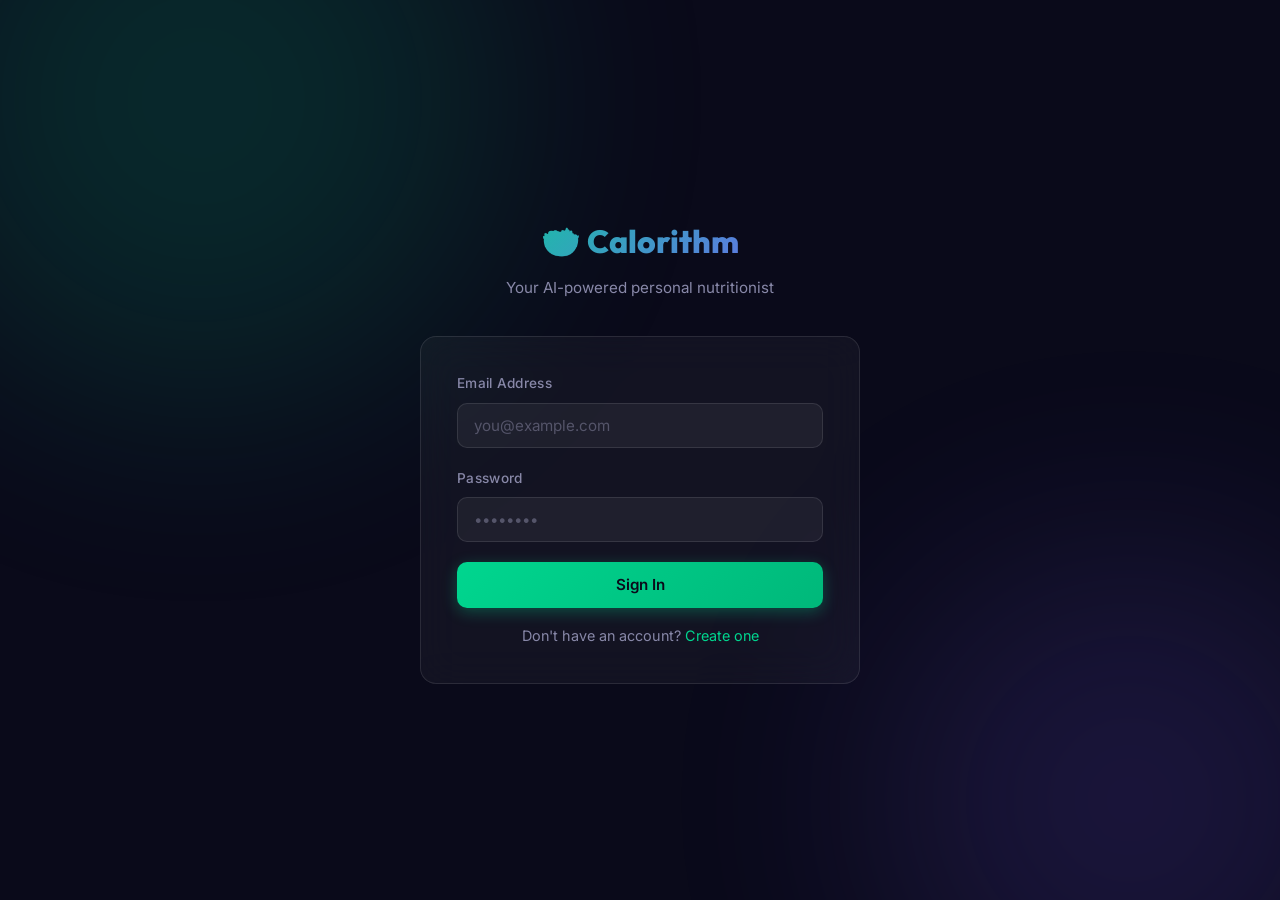
==== frontend/index.html @ 1002ce2d "Initial commit" ====
<!DOCTYPE html>
<html lang="en">
<head>
  <meta charset="UTF-8">
  <meta name="viewport" content="width=device-width, initial-scale=1.0">
  <meta name="description" content="AI-powered diet meal planner — personalized nutrition plans generated by artificial intelligence.">
  <title>Calorithm — Smart Diet Planner</title>
  <link rel="stylesheet" href="css/style.css">
</head>
<body>
  <div class="auth-page">
    <div class="auth-container">
      <div class="auth-header">
        <div class="logo">🥗 Calorithm</div>
        <p>Your AI-powered personal nutritionist</p>
      </div>
      <div class="auth-card">
        <form id="loginForm">
          <div class="form-group">
            <label for="email">Email Address</label>
            <input type="email" id="email" class="form-control" placeholder="you@example.com" required>
          </div>
          <div class="form-group">
            <label for="password">Password</label>
            <input type="password" id="password" class="form-control" placeholder="••••••••" required>
          </div>
          <button type="submit" class="btn btn-primary btn-block">Sign In</button>
        </form>
        <p class="text-center mt-2" style="color:var(--text-secondary);font-size:0.9rem;">
          Don't have an account? <a href="register.html">Create one</a>
        </p>
      </div>
    </div>
  </div>
  <script src="js/api.js"></script>
  <script src="js/auth.js"></script>
</body>
</html>
---- frontend/css/style.css ----
/* ═══════════════════════════════════════════════════════════
   AI Diet Planner — Design System
   ═══════════════════════════════════════════════════════════ */

@import url('https://fonts.googleapis.com/css2?family=Inter:wght@300;400;500;600;700&family=Outfit:wght@400;500;600;700;800&display=swap');

/* ── CSS Variables ─────────────────────────────────────── */
:root {
  --bg-primary: #0a0a1a;
  --bg-secondary: #111128;
  --bg-card: rgba(255, 255, 255, 0.04);
  --bg-card-hover: rgba(255, 255, 255, 0.07);
  --bg-glass: rgba(255, 255, 255, 0.06);
  --border-glass: rgba(255, 255, 255, 0.1);
  --text-primary: #e8e8f0;
  --text-secondary: #8888a8;
  --text-muted: #55556a;
  --accent: #00d68f;
  --accent-glow: rgba(0, 214, 143, 0.3);
  --accent-2: #7c5cfc;
  --accent-2-glow: rgba(124, 92, 252, 0.3);
  --danger: #ff4757;
  --warning: #f0ad4e;
  --orange: #ff6b35;
  --radius: 16px;
  --radius-sm: 10px;
  --radius-xs: 6px;
  --shadow: 0 8px 32px rgba(0, 0, 0, 0.4);
  --transition: 0.3s cubic-bezier(0.4, 0, 0.2, 1);
  --font-body: 'Inter', -apple-system, sans-serif;
  --font-heading: 'Outfit', 'Inter', sans-serif;
}

/* ── Reset & Base ──────────────────────────────────────── */
*, *::before, *::after { box-sizing: border-box; margin: 0; padding: 0; }

html { scroll-behavior: smooth; }

body {
  font-family: var(--font-body);
  background: var(--bg-primary);
  color: var(--text-primary);
  min-height: 100vh;
  line-height: 1.6;
  -webkit-font-smoothing: antialiased;
}

a { color: var(--accent); text-decoration: none; transition: var(--transition); }
a:hover { color: #33e0a8; }

/* ── Background Gradient Orbs ──────────────────────────── */
body::before, body::after {
  content: '';
  position: fixed;
  border-radius: 50%;
  filter: blur(120px);
  opacity: 0.15;
  z-index: -1;
  pointer-events: none;
}
body::before {
  width: 600px; height: 600px;
  background: var(--accent);
  top: -200px; left: -100px;
}
body::after {
  width: 500px; height: 500px;
  background: var(--accent-2);
  bottom: -150px; right: -100px;
}

/* ── Layout ────────────────────────────────────────────── */
.container {
  max-width: 1200px;
  margin: 0 auto;
  padding: 0 24px;
}

.page-wrapper {
  min-height: 100vh;
  display: flex;
  flex-direction: column;
}

/* ── Glass Card ────────────────────────────────────────── */
.card {
  background: var(--bg-card);
  border: 1px solid var(--border-glass);
  border-radius: var(--radius);
  padding: 28px;
  backdrop-filter: blur(20px);
  -webkit-backdrop-filter: blur(20px);
  transition: var(--transition);
}
.card:hover {
  background: var(--bg-card-hover);
  border-color: rgba(255,255,255,0.15);
  transform: translateY(-2px);
  box-shadow: var(--shadow);
}

/* ── Auth Layout (Login/Register) ──────────────────────── */
.auth-page {
  min-height: 100vh;
  display: flex;
  align-items: center;
  justify-content: center;
  padding: 24px;
}

.auth-container {
  width: 100%;
  max-width: 440px;
}

.auth-header {
  text-align: center;
  margin-bottom: 36px;
}

.auth-header .logo {
  font-family: var(--font-heading);
  font-size: 2rem;
  font-weight: 800;
  background: linear-gradient(135deg, var(--accent), var(--accent-2));
  -webkit-background-clip: text;
  -webkit-text-fill-color: transparent;
  background-clip: text;
  margin-bottom: 8px;
}

.auth-header p {
  color: var(--text-secondary);
  font-size: 0.95rem;
}

.auth-card {
  background: var(--bg-card);
  border: 1px solid var(--border-glass);
  border-radius: var(--radius);
  padding: 36px;
  backdrop-filter: blur(20px);
}

/* ── Form Elements ─────────────────────────────────────── */
.form-group {
  margin-bottom: 20px;
}

.form-group label {
  display: block;
  font-size: 0.85rem;
  font-weight: 500;
  color: var(--text-secondary);
  margin-bottom: 8px;
  letter-spacing: 0.3px;
}

.form-control {
  width: 100%;
  padding: 12px 16px;
  background: rgba(255,255,255,0.05);
  border: 1px solid var(--border-glass);
  border-radius: var(--radius-sm);
  color: var(--text-primary);
  font-family: var(--font-body);
  font-size: 0.95rem;
  transition: var(--transition);
  outline: none;
}
.form-control:focus {
  border-color: var(--accent);
  box-shadow: 0 0 0 3px var(--accent-glow);
  background: rgba(255,255,255,0.07);
}
.form-control::placeholder { color: var(--text-muted); }

select.form-control {
  appearance: none;
  background-image: url("data:image/svg+xml,%3Csvg xmlns='http://www.w3.org/2000/svg' width='12' height='8'%3E%3Cpath d='M1 1l5 5 5-5' stroke='%238888a8' fill='none' stroke-width='1.5'/%3E%3C/svg%3E");
  background-repeat: no-repeat;
  background-position: right 16px center;
  padding-right: 40px;
  cursor: pointer;
}

textarea.form-control { resize: vertical; min-height: 80px; }

/* ── Buttons ───────────────────────────────────────────── */
.btn {
  display: inline-flex;
  align-items: center;
  justify-content: center;
  gap: 8px;
  padding: 12px 24px;
  border: none;
  border-radius: var(--radius-sm);
  font-family: var(--font-body);
  font-size: 0.95rem;
  font-weight: 600;
  cursor: pointer;
  transition: var(--transition);
  text-decoration: none;
  line-height: 1.4;
}

.btn-primary {
  background: linear-gradient(135deg, var(--accent), #00b87a);
  color: #0a0a1a;
  box-shadow: 0 4px 15px var(--accent-glow);
}
.btn-primary:hover {
  transform: translateY(-2px);
  box-shadow: 0 6px 25px var(--accent-glow);
}
.btn-primary:active { transform: translateY(0); }

.btn-secondary {
  background: rgba(255,255,255,0.08);
  color: var(--text-primary);
  border: 1px solid var(--border-glass);
}
.btn-secondary:hover { background: rgba(255,255,255,0.12); }

.btn-danger {
  background: rgba(255, 71, 87, 0.15);
  color: var(--danger);
  border: 1px solid rgba(255, 71, 87, 0.3);
}
.btn-danger:hover { background: rgba(255, 71, 87, 0.25); }

.btn-block { width: 100%; }

.btn:disabled {
  opacity: 0.5;
  cursor: not-allowed;
  transform: none !important;
}

/* ── Navbar ────────────────────────────────────────────── */
.navbar {
  display: flex;
  align-items: center;
  justify-content: space-between;
  padding: 16px 32px;
  background: rgba(10, 10, 26, 0.8);
  backdrop-filter: blur(20px);
  border-bottom: 1px solid var(--border-glass);
  position: sticky;
  top: 0;
  z-index: 100;
}

.navbar .logo {
  font-family: var(--font-heading);
  font-size: 1.4rem;
  font-weight: 700;
  background: linear-gradient(135deg, var(--accent), var(--accent-2));
  -webkit-background-clip: text;
  -webkit-text-fill-color: transparent;
  background-clip: text;
}

.nav-links { display: flex; align-items: center; gap: 8px; }

.nav-links a, .nav-links button {
  padding: 8px 16px;
  border-radius: var(--radius-xs);
  font-size: 0.9rem;
  font-weight: 500;
  color: var(--text-secondary);
  background: none;
  border: none;
  cursor: pointer;
  font-family: var(--font-body);
  transition: var(--transition);
}
.nav-links a:hover, .nav-links button:hover { color: var(--text-primary); background: rgba(255,255,255,0.06); }
.nav-links a.active { color: var(--accent); }

.nav-user {
  display: flex;
  align-items: center;
  gap: 12px;
}

.nav-user .user-name {
  font-weight: 500;
  font-size: 0.9rem;
  color: var(--text-secondary);
}

/* ── Dashboard Grid ────────────────────────────────────── */
.dashboard-content { padding: 32px; }

.stats-grid {
  display: grid;
  grid-template-columns: repeat(auto-fit, minmax(280px, 1fr));
  gap: 20px;
  margin-bottom: 32px;
}

.stat-card {
  background: var(--bg-card);
  border: 1px solid var(--border-glass);
  border-radius: var(--radius);
  padding: 24px;
  backdrop-filter: blur(20px);
}

.stat-card .stat-label {
  font-size: 0.8rem;
  font-weight: 500;
  color: var(--text-muted);
  text-transform: uppercase;
  letter-spacing: 1px;
  margin-bottom: 8px;
}

.stat-card .stat-value {
  font-family: var(--font-heading);
  font-size: 2rem;
  font-weight: 700;
  color: var(--text-primary);
}

.stat-card .stat-sub {
  font-size: 0.85rem;
  color: var(--text-secondary);
  margin-top: 4px;
}

/* ── BMI Gauge ─────────────────────────────────────────── */
.bmi-gauge-wrapper {
  display: flex;
  flex-direction: column;
  align-items: center;
  padding: 12px 0;
}

.bmi-gauge {
  width: 160px;
  height: 90px;
  position: relative;
}

.bmi-value-display {
  font-family: var(--font-heading);
  font-size: 2.4rem;
  font-weight: 800;
  text-align: center;
  margin-top: 8px;
}

.bmi-category {
  display: inline-block;
  padding: 4px 14px;
  border-radius: 20px;
  font-size: 0.8rem;
  font-weight: 600;
  text-transform: uppercase;
  letter-spacing: 0.5px;
  margin-top: 8px;
}

/* ── Section Headers ───────────────────────────────────── */
.section-header {
  display: flex;
  align-items: center;
  justify-content: space-between;
  margin-bottom: 24px;
}

.section-header h2 {
  font-family: var(--font-heading);
  font-size: 1.5rem;
  font-weight: 700;
}

/* ── Meal Plan Cards ───────────────────────────────────── */
.meal-plan-container { margin-top: 24px; }

.day-section {
  margin-bottom: 32px;
}

.day-header {
  font-family: var(--font-heading);
  font-size: 1.2rem;
  font-weight: 600;
  color: var(--accent);
  margin-bottom: 16px;
  padding-bottom: 8px;
  border-bottom: 1px solid var(--border-glass);
}

.meals-grid {
  display: grid;
  grid-template-columns: repeat(auto-fill, minmax(320px, 1fr));
  gap: 16px;
}

.meal-card {
  background: var(--bg-card);
  border: 1px solid var(--border-glass);
  border-radius: var(--radius);
  padding: 24px;
  transition: var(--transition);
}
.meal-card:hover {
  border-color: rgba(255,255,255,0.15);
  transform: translateY(-2px);
  box-shadow: var(--shadow);
}

.meal-card .meal-type {
  font-size: 0.75rem;
  font-weight: 600;
  text-transform: uppercase;
  letter-spacing: 1px;
  color: var(--accent);
  margin-bottom: 6px;
}

.meal-card .meal-name {
  font-family: var(--font-heading);
  font-size: 1.15rem;
  font-weight: 600;
  margin-bottom: 12px;
}

.meal-card .meal-meta {
  display: flex;
  flex-wrap: wrap;
  gap: 12px;
  margin-bottom: 14px;
}

.meal-meta-item {
  display: flex;
  align-items: center;
  gap: 4px;
  font-size: 0.8rem;
  color: var(--text-secondary);
}

.meal-meta-item .meta-value {
  font-weight: 600;
  color: var(--text-primary);
}

.macro-bars {
  display: flex;
  gap: 8px;
  margin-bottom: 14px;
}

.macro-bar {
  flex: 1;
  text-align: center;
}

.macro-bar .bar-track {
  height: 4px;
  background: rgba(255,255,255,0.08);
  border-radius: 2px;
  overflow: hidden;
  margin-bottom: 4px;
}

.macro-bar .bar-fill { height: 100%; border-radius: 2px; transition: width 0.6s ease; }
.macro-bar .bar-fill.protein { background: var(--accent); }
.macro-bar .bar-fill.carbs { background: var(--accent-2); }
.macro-bar .bar-fill.fat { background: var(--orange); }

.macro-bar .bar-label {
  font-size: 0.7rem;
  color: var(--text-muted);
}

.meal-card .ingredients-list {
  list-style: none;
  padding: 0;
  margin: 0 0 12px;
}
.ingredients-list li {
  font-size: 0.85rem;
  color: var(--text-secondary);
  padding: 3px 0;
  padding-left: 16px;
  position: relative;
}
.ingredients-list li::before {
  content: '•';
  position: absolute;
  left: 0;
  color: var(--accent);
}

.meal-card .instructions {
  font-size: 0.85rem;
  color: var(--text-secondary);
  line-height: 1.5;
  border-top: 1px solid var(--border-glass);
  padding-top: 12px;
  margin-top: 4px;
}

/* ── Day Summary ───────────────────────────────────────── */
.day-summary {
  display: flex;
  gap: 24px;
  flex-wrap: wrap;
  margin-bottom: 16px;
}

.day-summary .summary-item {
  font-size: 0.85rem;
  color: var(--text-secondary);
}
.day-summary .summary-item strong {
  color: var(--text-primary);
}

/* ── Toggle / Selector ─────────────────────────────────── */
.toggle-group {
  display: inline-flex;
  background: rgba(255,255,255,0.05);
  border-radius: var(--radius-sm);
  border: 1px solid var(--border-glass);
  overflow: hidden;
}

.toggle-group button {
  padding: 8px 20px;
  background: none;
  border: none;
  color: var(--text-secondary);
  font-family: var(--font-body);
  font-size: 0.85rem;
  font-weight: 500;
  cursor: pointer;
  transition: var(--transition);
}
.toggle-group button.active {
  background: var(--accent);
  color: var(--bg-primary);
}
.toggle-group button:hover:not(.active) {
  background: rgba(255,255,255,0.08);
}

/* ── Goal / Activity Selector Cards ────────────────────── */
.option-cards {
  display: grid;
  grid-template-columns: repeat(auto-fill, minmax(160px, 1fr));
  gap: 12px;
}

.option-card {
  background: var(--bg-card);
  border: 2px solid var(--border-glass);
  border-radius: var(--radius-sm);
  padding: 16px;
  text-align: center;
  cursor: pointer;
  transition: var(--transition);
}
.option-card:hover { border-color: rgba(255,255,255,0.2); }
.option-card.selected {
  border-color: var(--accent);
  background: rgba(0, 214, 143, 0.08);
  box-shadow: 0 0 0 3px var(--accent-glow);
}
.option-card .option-icon { font-size: 1.8rem; margin-bottom: 8px; }
.option-card .option-label { font-size: 0.85rem; font-weight: 500; }

/* ── Profile Form Grid ─────────────────────────────────── */
.profile-grid {
  display: grid;
  grid-template-columns: repeat(auto-fit, minmax(280px, 1fr));
  gap: 20px;
}

.profile-section {
  margin-bottom: 32px;
}

.profile-section h3 {
  font-family: var(--font-heading);
  font-size: 1.1rem;
  font-weight: 600;
  margin-bottom: 16px;
  color: var(--text-secondary);
}

/* ── History List ──────────────────────────────────────── */
.history-list { display: flex; flex-direction: column; gap: 12px; }

.history-item {
  display: flex;
  align-items: center;
  justify-content: space-between;
  background: var(--bg-card);
  border: 1px solid var(--border-glass);
  border-radius: var(--radius-sm);
  padding: 16px 20px;
  cursor: pointer;
  transition: var(--transition);
}
.history-item:hover { background: var(--bg-card-hover); border-color: rgba(255,255,255,0.15); }

.history-item .history-date {
  font-size: 0.85rem;
  color: var(--text-secondary);
}
.history-item .history-type {
  font-size: 0.75rem;
  text-transform: uppercase;
  letter-spacing: 0.5px;
  padding: 4px 10px;
  border-radius: 20px;
  background: rgba(0, 214, 143, 0.1);
  color: var(--accent);
  font-weight: 600;
}
.history-item .history-cals {
  font-weight: 600;
  color: var(--text-primary);
}

/* ── Alerts / Toast ────────────────────────────────────── */
.alert {
  padding: 14px 20px;
  border-radius: var(--radius-sm);
  font-size: 0.9rem;
  margin-bottom: 20px;
  animation: slideDown 0.3s ease;
}
.alert-error { background: rgba(255,71,87,0.12); color: var(--danger); border: 1px solid rgba(255,71,87,0.25); }
.alert-success { background: rgba(0,214,143,0.12); color: var(--accent); border: 1px solid rgba(0,214,143,0.25); }

@keyframes slideDown {
  from { opacity: 0; transform: translateY(-10px); }
  to { opacity: 1; transform: translateY(0); }
}

/* ── Loading Spinner ───────────────────────────────────── */
.spinner {
  width: 40px; height: 40px;
  border: 3px solid rgba(255,255,255,0.1);
  border-top-color: var(--accent);
  border-radius: 50%;
  animation: spin 0.8s linear infinite;
  margin: 40px auto;
}

.loading-overlay {
  display: flex;
  flex-direction: column;
  align-items: center;
  justify-content: center;
  padding: 60px 20px;
  gap: 16px;
}

.loading-overlay p {
  color: var(--text-secondary);
  font-size: 0.95rem;
  animation: pulse 1.5s ease-in-out infinite;
}

@keyframes spin { to { transform: rotate(360deg); } }
@keyframes pulse { 0%,100% { opacity: 0.5; } 50% { opacity: 1; } }

/* ── Utility ───────────────────────────────────────────── */
.text-center { text-align: center; }
.mt-1 { margin-top: 8px; }
.mt-2 { margin-top: 16px; }
.mt-3 { margin-top: 24px; }
.mb-2 { margin-bottom: 16px; }
.hidden { display: none !important; }

.form-row {
  display: grid;
  grid-template-columns: 1fr 1fr;
  gap: 16px;
}

/* ── Responsive ────────────────────────────────────────── */
@media (max-width: 768px) {
  .navbar { padding: 12px 16px; }
  .dashboard-content { padding: 20px 16px; }
  .stats-grid { grid-template-columns: 1fr; }
  .meals-grid { grid-template-columns: 1fr; }
  .form-row { grid-template-columns: 1fr; }
  .option-cards { grid-template-columns: repeat(2, 1fr); }
  .auth-card { padding: 24px; }
  .nav-links { gap: 4px; }
  .nav-links a, .nav-links button { padding: 6px 10px; font-size: 0.8rem; }
}
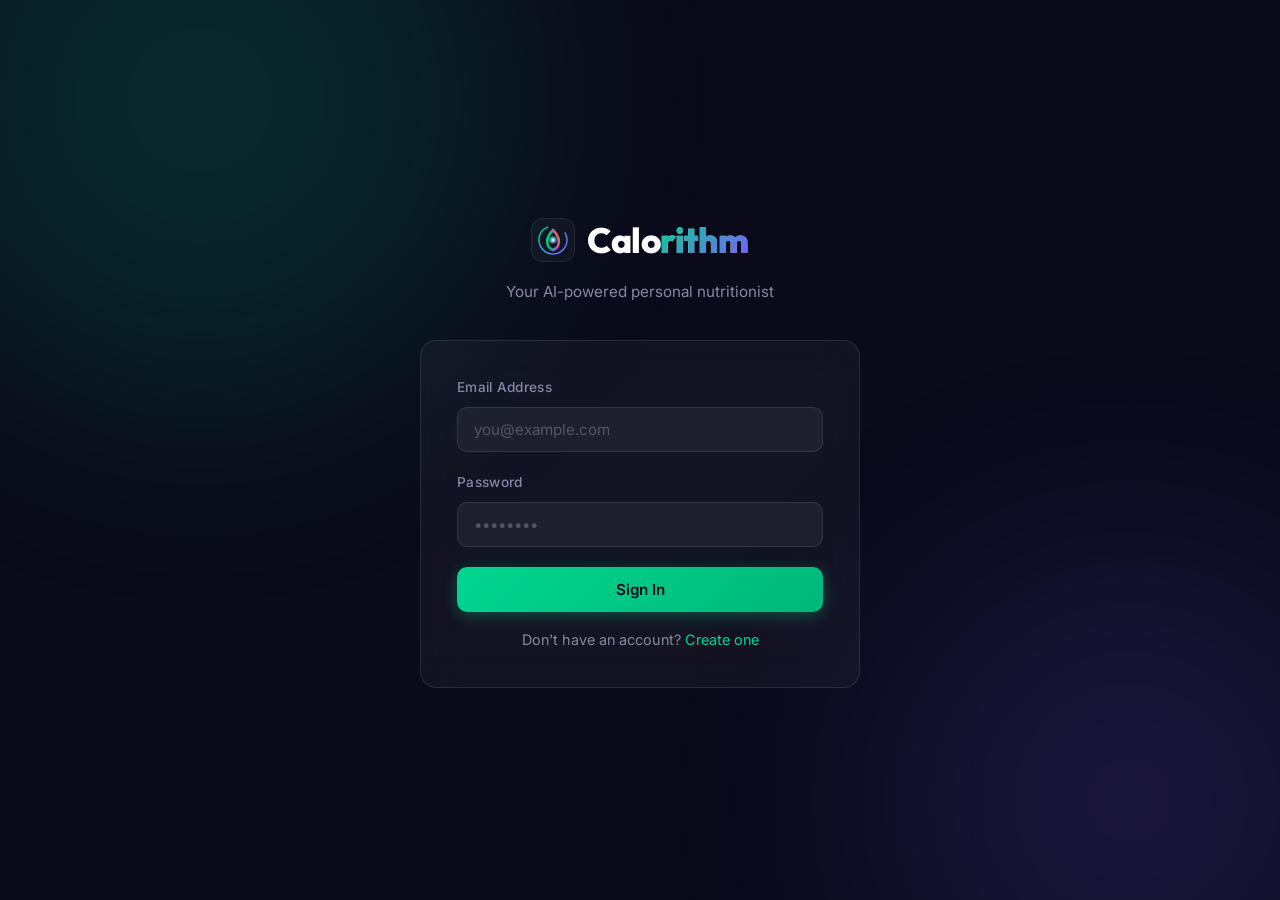
==== commit a2c2536d: "Updated logo" ====
--- a/frontend/index.html
+++ b/frontend/index.html
@@ -11,7 +11,33 @@
   <div class="auth-page">
     <div class="auth-container">
       <div class="auth-header">
-        <div class="logo">🥗 Calorithm</div>
+        <a href="index.html" class="logo">
+          <div class="logo-icon-wrapper">
+            <svg class="logo-icon" viewBox="0 0 32 32" fill="none" xmlns="http://www.w3.org/2000/svg">
+              <defs>
+                <linearGradient id="logoGrad" x1="0%" y1="0%" x2="100%" y2="100%">
+                  <stop offset="0%" stop-color="var(--accent)" />
+                  <stop offset="100%" stop-color="var(--accent-2)" />
+                </linearGradient>
+                <linearGradient id="leafGrad" x1="0%" y1="0%" x2="100%" y2="100%">
+                  <stop offset="0%" stop-color="#00D68F" />
+                  <stop offset="100%" stop-color="#00A36C" />
+                </linearGradient>
+                <linearGradient id="flameGrad" x1="0%" y1="100%" x2="100%" y2="0%">
+                  <stop offset="0%" stop-color="#7C5CFC" />
+                  <stop offset="100%" stop-color="#FF6B35" />
+                </linearGradient>
+              </defs>
+              <circle class="orbit-ring" cx="16" cy="16" r="14" stroke="url(#logoGrad)" stroke-width="1.5" stroke-linecap="round" stroke-dasharray="60 20" />
+              <path class="leaf-lobe" d="M16 6C11 11 9 17 11 22C13 25 16 26 16 26" stroke="url(#leafGrad)" stroke-width="2.5" stroke-linecap="round" />
+              <path class="energy-lobe" d="M16 6C21 11 23 17 21 22C19 25 16 26 16 26" stroke="url(#flameGrad)" stroke-width="2.5" stroke-linecap="round" />
+              <path d="M16 11V21" stroke="url(#logoGrad)" stroke-width="1.5" stroke-linecap="round" />
+              <circle class="center-node" cx="16" cy="16" r="3.5" fill="url(#logoGrad)" />
+              <circle cx="16" cy="16" r="1.5" fill="#ffffff" />
+            </svg>
+          </div>
+          <span class="logo-text">Calo<span class="logo-text-highlight">rithm</span></span>
+        </a>
         <p>Your AI-powered personal nutritionist</p>
       </div>
       <div class="auth-card">
--- a/frontend/css/style.css
+++ b/frontend/css/style.css
@@ -118,15 +118,98 @@
   margin-bottom: 36px;
 }
 
-.auth-header .logo {
+/* ── Logo Component ────────────────────────────────────── */
+.logo {
+  display: inline-flex;
+  align-items: center;
+  gap: 12px;
+  text-decoration: none !important;
+  color: inherit;
+  transition: var(--transition);
+}
+
+.logo:hover {
+  transform: translateY(-1px);
+}
+
+.logo-icon-wrapper {
+  position: relative;
+  display: flex;
+  align-items: center;
+  justify-content: center;
+  background: rgba(255, 255, 255, 0.03);
+  border: 1px solid rgba(255, 255, 255, 0.08);
+  transition: var(--transition);
+}
+
+.logo:hover .logo-icon-wrapper {
+  background: rgba(255, 255, 255, 0.06);
+  border-color: rgba(255, 255, 255, 0.15);
+  box-shadow: 0 0 15px rgba(0, 214, 143, 0.2), 0 0 25px rgba(124, 92, 252, 0.1);
+}
+
+.logo-icon {
+  width: 100%;
+  height: 100%;
+  transition: var(--transition);
+}
+
+.logo:hover .logo-icon {
+  transform: scale(1.05);
+}
+
+.logo-icon .orbit-ring {
+  transform-origin: center;
+  transition: transform 1.5s cubic-bezier(0.2, 0.8, 0.2, 1);
+}
+
+.logo:hover .logo-icon .orbit-ring {
+  transform: rotate(180deg);
+}
+
+@keyframes pulse-node {
+  0%, 100% { transform: scale(1); opacity: 0.9; }
+  50% { transform: scale(1.2); opacity: 1; }
+}
+
+.logo-icon .center-node {
+  transform-origin: center;
+  animation: pulse-node 2.5s infinite ease-in-out;
+}
+
+.logo-text {
   font-family: var(--font-heading);
-  font-size: 2rem;
   font-weight: 800;
+  letter-spacing: -0.5px;
+  background: linear-gradient(135deg, #ffffff 40%, #a5a5c5 100%);
+  -webkit-background-clip: text;
+  -webkit-text-fill-color: transparent;
+  background-clip: text;
+  transition: var(--transition);
+}
+
+.logo-text-highlight {
   background: linear-gradient(135deg, var(--accent), var(--accent-2));
   -webkit-background-clip: text;
   -webkit-text-fill-color: transparent;
   background-clip: text;
-  margin-bottom: 8px;
+}
+
+/* Logo placement sizes */
+.auth-header .logo {
+  justify-content: center;
+  margin-bottom: 12px;
+}
+
+.auth-header .logo-text {
+  font-size: 2.2rem;
+}
+
+.auth-header .logo-icon-wrapper {
+  width: 44px;
+  height: 44px;
+  border-radius: 12px;
+  padding: 5px;
 }
 
 .auth-header p {
@@ -251,14 +334,15 @@
   z-index: 100;
 }
 
-.navbar .logo {
-  font-family: var(--font-heading);
+.navbar .logo-text {
   font-size: 1.4rem;
-  font-weight: 700;
-  background: linear-gradient(135deg, var(--accent), var(--accent-2));
-  -webkit-background-clip: text;
-  -webkit-text-fill-color: transparent;
-  background-clip: text;
+}
+
+.navbar .logo-icon-wrapper {
+  width: 32px;
+  height: 32px;
+  border-radius: 8px;
+  padding: 3.5px;
 }
 
 .nav-links { display: flex; align-items: center; gap: 8px; }
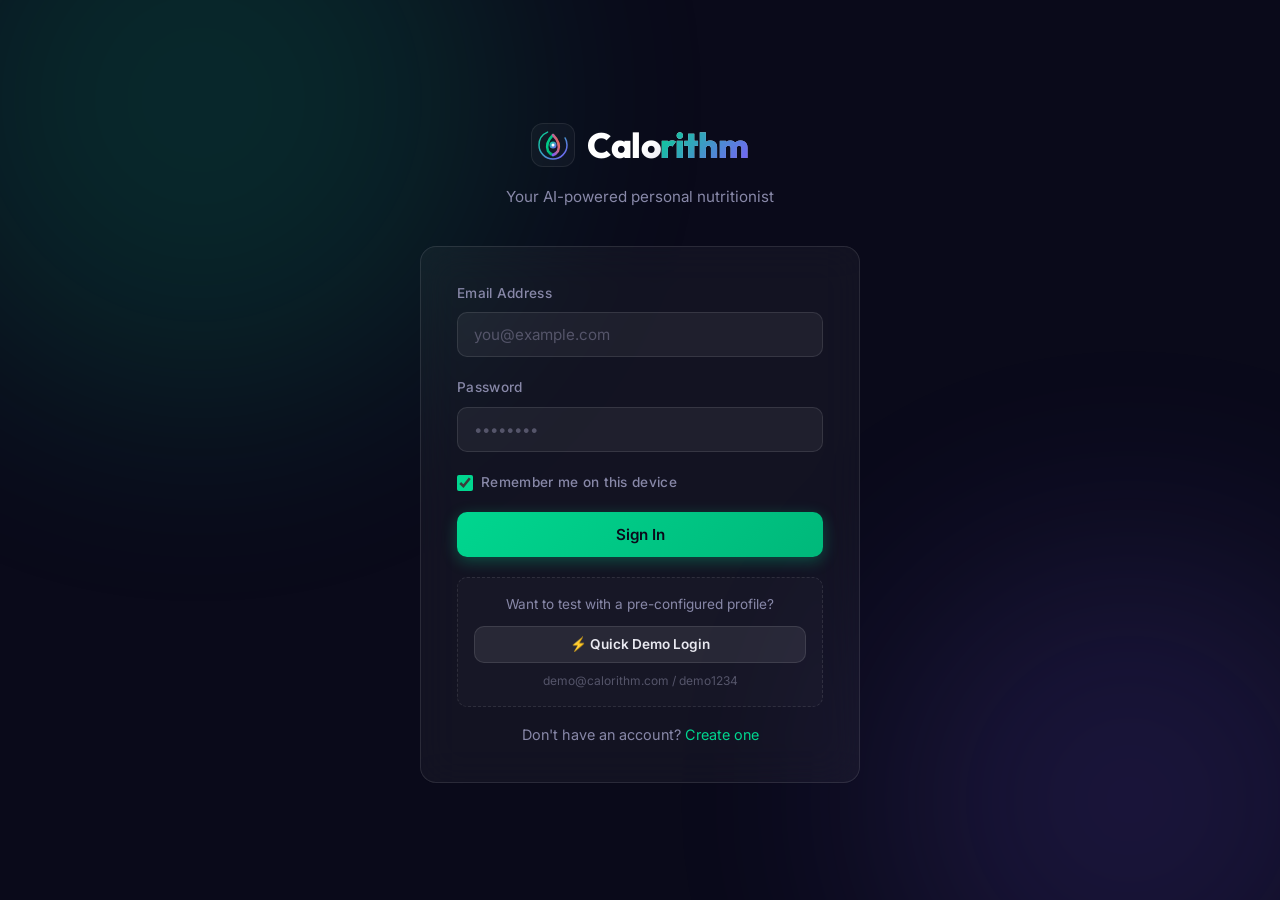
==== commit a1f3ee77: "Add new project files" ====
--- a/frontend/index.html
+++ b/frontend/index.html
@@ -50,8 +50,19 @@
             <label for="password">Password</label>
             <input type="password" id="password" class="form-control" placeholder="••••••••" required>
           </div>
+          <div class="form-group checkbox-group" style="display:flex;align-items:center;gap:8px;margin-bottom:18px;">
+            <input type="checkbox" id="rememberMe" style="width:16px;height:16px;cursor:pointer;accent-color:var(--accent);" checked>
+            <label for="rememberMe" style="color:var(--text-secondary);font-size:0.85rem;cursor:pointer;user-select:none;margin-bottom:0;">Remember me on this device</label>
+          </div>
           <button type="submit" class="btn btn-primary btn-block">Sign In</button>
         </form>
+        <div class="demo-login-box" style="margin-top:20px;padding:16px;border:1px dashed var(--border-glass);border-radius:var(--radius-sm);background:rgba(255,255,255,0.02);text-align:center;">
+          <p style="color:var(--text-secondary);font-size:0.85rem;margin-bottom:10px;">Want to test with a pre-configured profile?</p>
+          <button id="quickDemoBtn" class="btn btn-secondary btn-block" style="font-size:0.85rem;padding:8px 14px;">⚡ Quick Demo Login</button>
+          <div style="font-size:0.75rem;color:var(--text-muted);margin-top:8px;">
+            demo@calorithm.com / demo1234
+          </div>
+        </div>
         <p class="text-center mt-2" style="color:var(--text-secondary);font-size:0.9rem;">
           Don't have an account? <a href="register.html">Create one</a>
         </p>
--- a/frontend/css/style.css
+++ b/frontend/css/style.css
@@ -783,3 +783,71 @@
   .nav-links { gap: 4px; }
   .nav-links a, .nav-links button { padding: 6px 10px; font-size: 0.8rem; }
 }
+
+/* ── Weekly Tabs Styling ───────────────────────────────── */
+.weekly-planner-wrapper {
+  margin-top: 16px;
+}
+
+.weekly-tabs-nav {
+  display: flex;
+  gap: 8px;
+  overflow-x: auto;
+  padding-bottom: 10px;
+  margin-bottom: 20px;
+  border-bottom: 1px solid var(--border-glass);
+  -webkit-overflow-scrolling: touch;
+}
+
+.weekly-tabs-nav::-webkit-scrollbar {
+  height: 4px;
+}
+.weekly-tabs-nav::-webkit-scrollbar-thumb {
+  background: var(--border-glass);
+  border-radius: 2px;
+}
+
+.weekly-tab-btn {
+  padding: 10px 18px;
+  background: rgba(255, 255, 255, 0.02);
+  border: 1px solid var(--border-glass);
+  border-radius: var(--radius-sm);
+  color: var(--text-secondary);
+  font-family: var(--font-heading);
+  font-size: 0.85rem;
+  font-weight: 600;
+  cursor: pointer;
+  white-space: nowrap;
+  transition: var(--transition);
+}
+
+.weekly-tab-btn:hover {
+  background: rgba(255, 255, 255, 0.08);
+  color: var(--text-primary);
+  border-color: rgba(255, 255, 255, 0.15);
+}
+
+.weekly-tab-btn.active {
+  background: var(--accent);
+  color: var(--bg-primary);
+  border-color: var(--accent);
+  box-shadow: 0 0 12px var(--accent-glow);
+}
+
+.weekly-day-pane {
+  animation: tabFadeIn 0.25s ease-out;
+}
+
+@keyframes tabFadeIn {
+  from { opacity: 0; transform: translateY(4px); }
+  to { opacity: 1; transform: translateY(0); }
+}
+
+/* ── Quick Demo Login Box ──────────────────────────────── */
+.demo-login-box {
+  transition: var(--transition);
+}
+.demo-login-box:hover {
+  background: rgba(255, 255, 255, 0.04) !important;
+}
+
